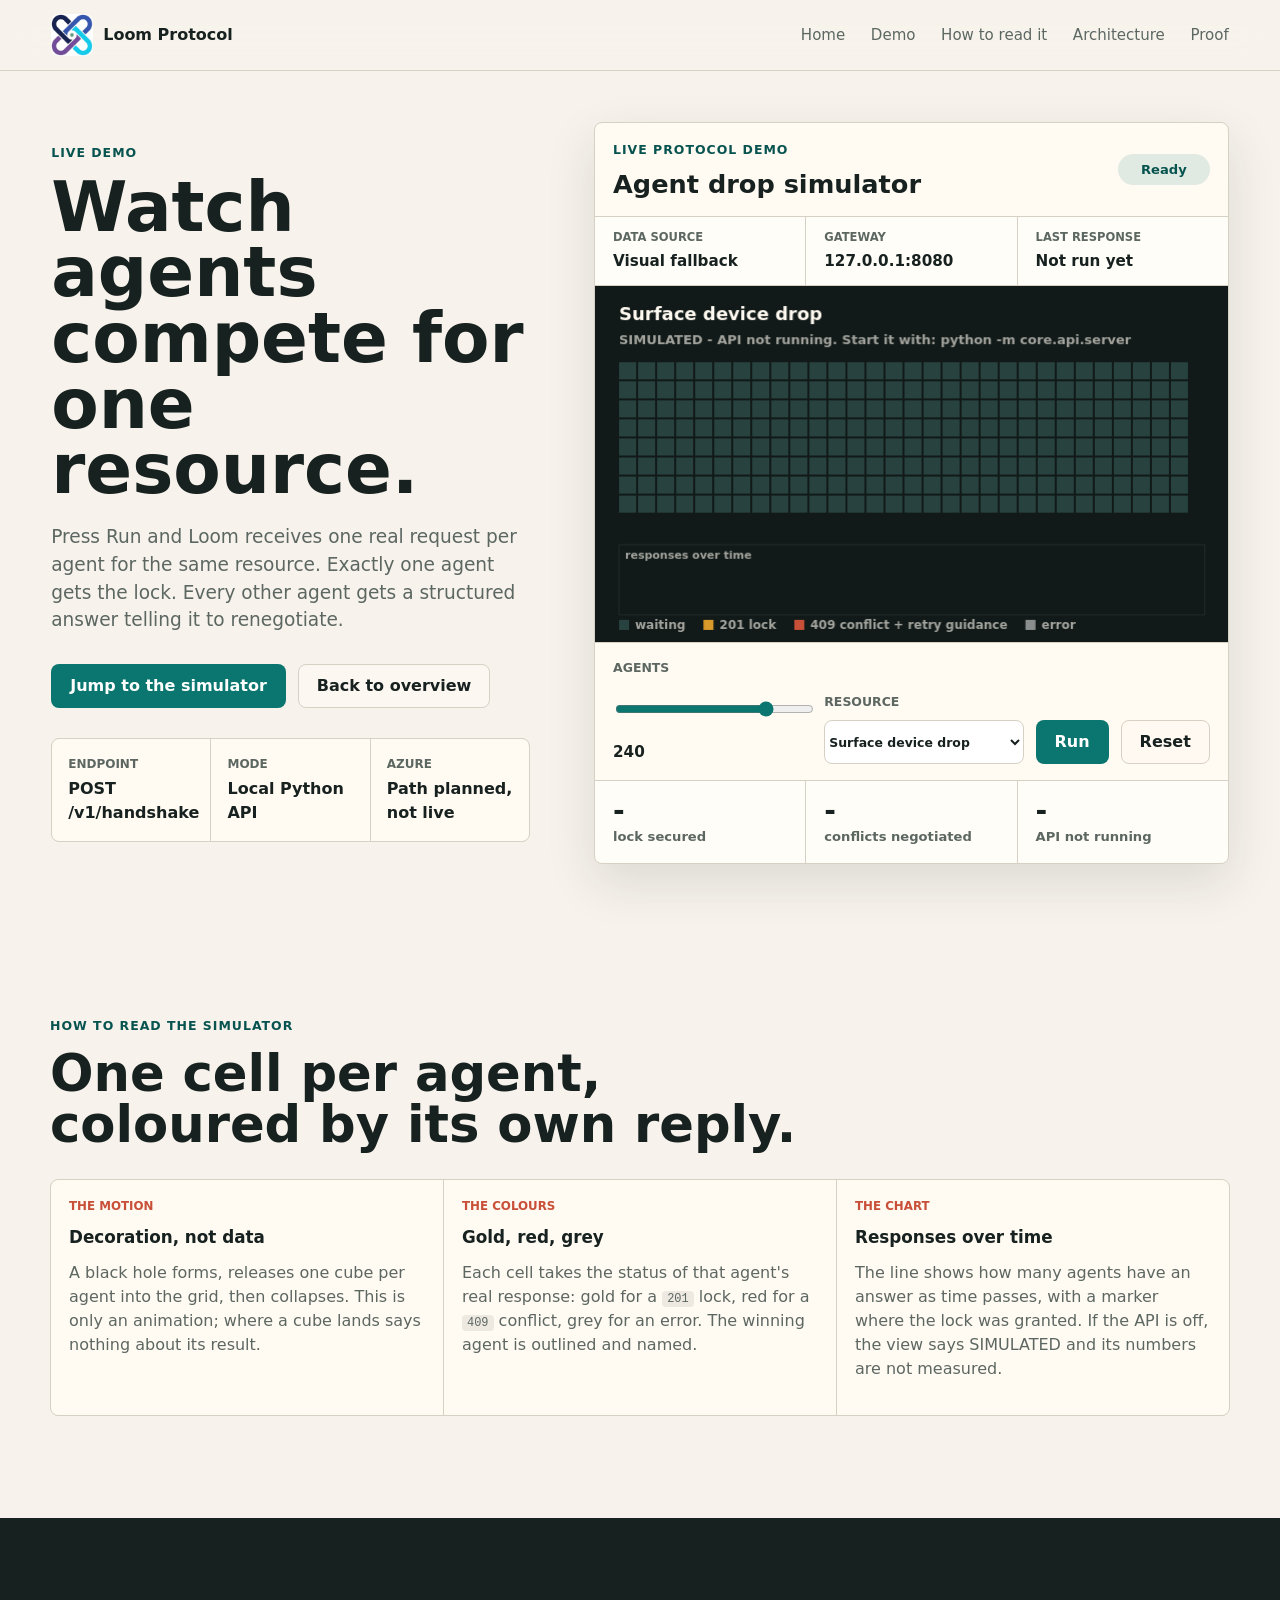
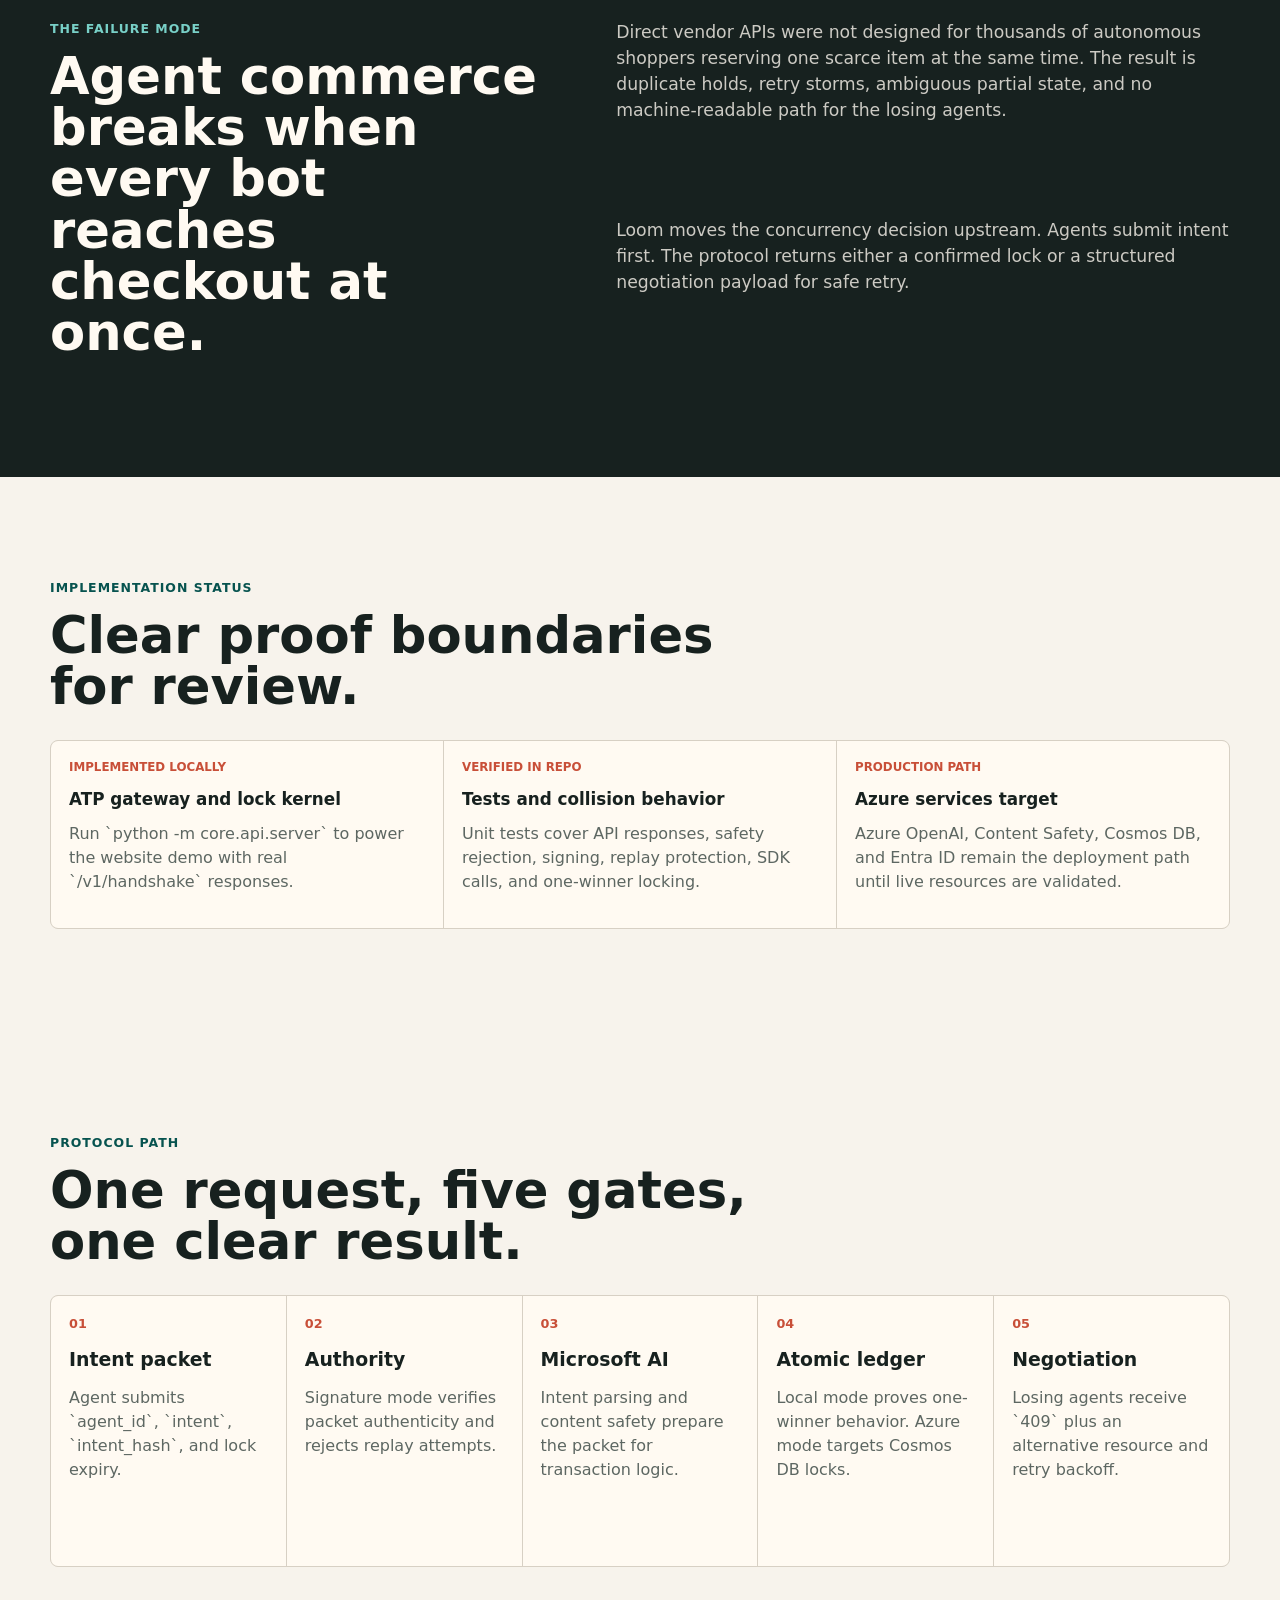
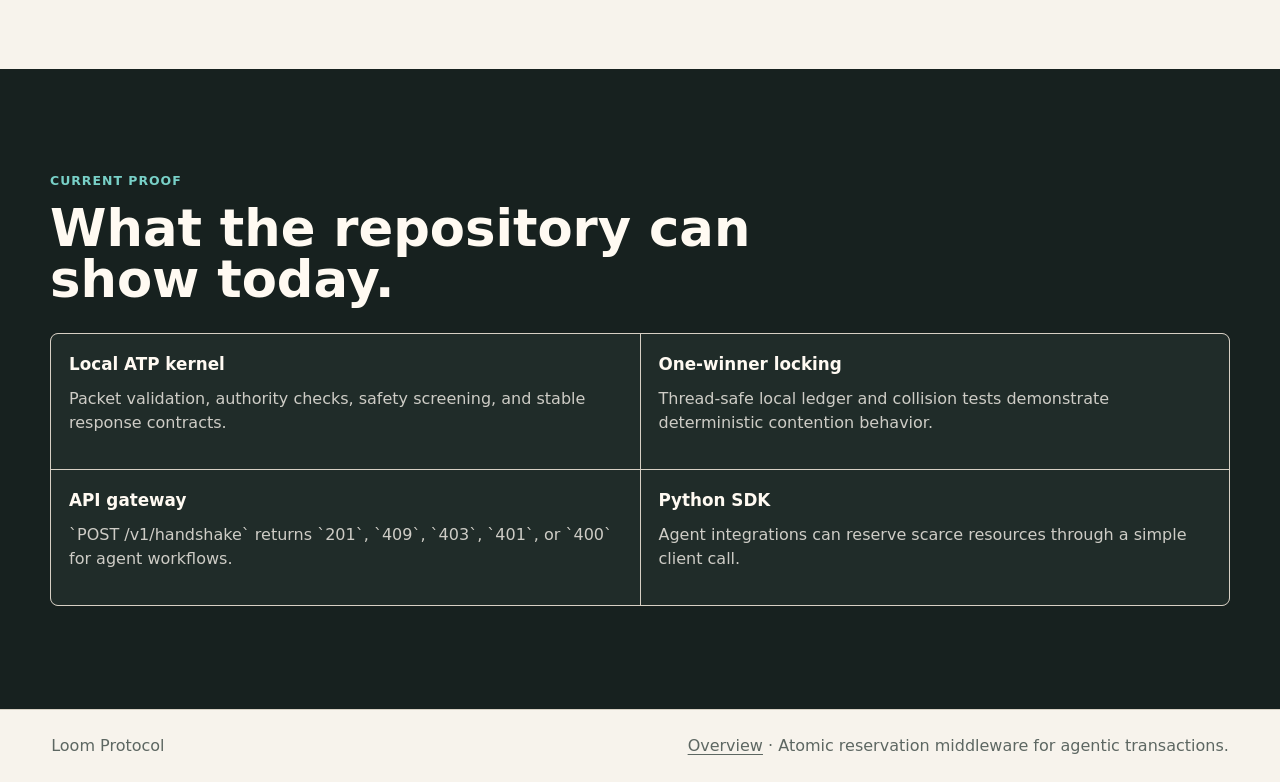
==== website/demo.html @ 40c464b6 "website: add a landing page and move the simulator to demo.html index.html is now a landing page (pr" ====
<!doctype html>
<html lang="en">
  <head>
    <meta charset="utf-8">
    <meta name="viewport" content="width=device-width, initial-scale=1">
    <title>Live demo | Loom Protocol</title>
    <meta
      name="description"
      content="Run the Loom Protocol collision demo: many agents request one resource, exactly one gets the lock, the rest get structured retry guidance."
    >
    <link rel="icon" type="image/png" href="assets/loom-logo.png">
    <link rel="stylesheet" href="styles.css">
  </head>
  <body>
    <header class="topbar">
      <a class="brand" href="index.html" aria-label="Loom Protocol home">
        <span class="brand-mark" aria-hidden="true">
          <img src="assets/loom-logo.png" alt="">
        </span>
        <span>Loom Protocol</span>
      </a>
      <nav aria-label="Main navigation">
        <a href="index.html">Home</a>
        <a href="#demo">Demo</a>
        <a href="#reading">How to read it</a>
        <a href="#architecture">Architecture</a>
        <a href="#proof">Proof</a>
      </nav>
    </header>

    <main id="top">
      <section class="hero" aria-labelledby="hero-title">
        <div class="hero-copy">
          <p class="eyebrow">Live demo</p>
          <h1 id="hero-title">Watch agents compete for one resource.</h1>
          <p class="lede">
            Press Run and Loom receives one real request per agent for the same resource.
            Exactly one agent gets the lock. Every other agent gets a structured answer
            telling it to renegotiate.
          </p>
          <div class="hero-actions" aria-label="Primary actions">
            <a class="button primary" href="#demo">Jump to the simulator</a>
            <a class="button secondary" href="index.html">Back to overview</a>
          </div>
          <dl class="signal-strip" aria-label="Current product signals">
            <div>
              <dt>Endpoint</dt>
              <dd>POST /v1/handshake</dd>
            </div>
            <div>
              <dt>Mode</dt>
              <dd>Local Python API</dd>
            </div>
            <div>
              <dt>Azure</dt>
              <dd>Path planned, not live</dd>
            </div>
          </dl>
        </div>

        <section class="sim-panel" id="demo" aria-labelledby="demo-title">
          <div class="panel-head">
            <div>
              <p class="eyebrow">Live protocol demo</p>
              <h2 id="demo-title">Agent drop simulator</h2>
            </div>
            <span class="status-pill" id="runStatus">Ready</span>
          </div>

          <div class="api-proof" aria-label="Backend connection status">
            <div>
              <span class="proof-label">Data source</span>
              <strong id="apiMode">Checking API</strong>
            </div>
            <div>
              <span class="proof-label">Gateway</span>
              <strong id="apiEndpoint">127.0.0.1:8080</strong>
            </div>
            <div>
              <span class="proof-label">Last response</span>
              <strong id="lastResponse">Not run yet</strong>
            </div>
          </div>

          <canvas id="agentCanvas" width="920" height="520" aria-label="Live grid of agent requests resolving against one locked resource, one cell per agent"></canvas>

          <form class="controls" aria-label="Simulation controls">
            <label>
              Agents
              <input id="agentCount" type="range" min="20" max="300" step="20" value="240">
              <output id="agentOutput" for="agentCount">240</output>
            </label>
            <label>
              Resource
              <select id="resourceId">
                <option value="DROP-SURFACE-001">Surface device drop</option>
                <option value="DROP-TICKET-042">Concert ticket block</option>
                <option value="DROP-GPU-009">GPU inventory release</option>
              </select>
            </label>
            <button class="button primary" id="runSimulation" type="button">Run</button>
            <button class="button secondary" id="resetSimulation" type="button">Reset</button>
          </form>

          <div class="metrics" aria-label="Simulation metrics">
            <div>
              <span class="metric-value" id="locksSecured">1</span>
              <span class="metric-label">lock secured</span>
            </div>
            <div>
              <span class="metric-value" id="conflicts">239</span>
              <span class="metric-label">conflicts negotiated</span>
            </div>
            <div>
              <span class="metric-value" id="latency">86ms</span>
              <span class="metric-label" id="latencyLabel">resolution</span>
            </div>
          </div>
        </section>
      </section>

      <section class="section-inner" id="reading" aria-labelledby="reading-title">
        <div class="section-heading">
          <p class="eyebrow">How to read the simulator</p>
          <h2 id="reading-title">One cell per agent, coloured by its own reply.</h2>
        </div>
        <div class="status-grid">
          <article>
            <span>The motion</span>
            <h3>Decoration, not data</h3>
            <p>A black hole forms, releases one cube per agent into the grid, then collapses. This is only an animation; where a cube lands says nothing about its result.</p>
          </article>
          <article>
            <span>The colours</span>
            <h3>Gold, red, grey</h3>
            <p>Each cell takes the status of that agent's real response: gold for a <code>201</code> lock, red for a <code>409</code> conflict, grey for an error. The winning agent is outlined and named.</p>
          </article>
          <article>
            <span>The chart</span>
            <h3>Responses over time</h3>
            <p>The line shows how many agents have an answer as time passes, with a marker where the lock was granted. If the API is off, the view says SIMULATED and its numbers are not measured.</p>
          </article>
        </div>
      </section>

      <section class="problem-band" aria-labelledby="problem-title">
        <div class="section-inner two-column">
          <div>
            <p class="eyebrow">The failure mode</p>
            <h2 id="problem-title">Agent commerce breaks when every bot reaches checkout at once.</h2>
          </div>
          <div class="copy-stack">
            <p>
              Direct vendor APIs were not designed for thousands of autonomous shoppers
              reserving one scarce item at the same time. The result is duplicate holds,
              retry storms, ambiguous partial state, and no machine-readable path for
              the losing agents.
            </p>
            <p>
              Loom moves the concurrency decision upstream. Agents submit intent first.
              The protocol returns either a confirmed lock or a structured negotiation
              payload for safe retry.
            </p>
          </div>
        </div>
      </section>

      <section class="section-inner" aria-labelledby="status-title">
        <div class="section-heading">
          <p class="eyebrow">Implementation status</p>
          <h2 id="status-title">Clear proof boundaries for review.</h2>
        </div>
        <div class="status-grid">
          <article>
            <span>Implemented locally</span>
            <h3>ATP gateway and lock kernel</h3>
            <p>Run `python -m core.api.server` to power the website demo with real `/v1/handshake` responses.</p>
          </article>
          <article>
            <span>Verified in repo</span>
            <h3>Tests and collision behavior</h3>
            <p>Unit tests cover API responses, safety rejection, signing, replay protection, SDK calls, and one-winner locking.</p>
          </article>
          <article>
            <span>Production path</span>
            <h3>Azure services target</h3>
            <p>Azure OpenAI, Content Safety, Cosmos DB, and Entra ID remain the deployment path until live resources are validated.</p>
          </article>
        </div>
      </section>

      <section class="section-inner" id="architecture" aria-labelledby="architecture-title">
        <div class="section-heading">
          <p class="eyebrow">Protocol path</p>
          <h2 id="architecture-title">One request, five gates, one clear result.</h2>
        </div>
        <ol class="flow-list">
          <li>
            <span>01</span>
            <strong>Intent packet</strong>
            <p>Agent submits `agent_id`, `intent`, `intent_hash`, and lock expiry.</p>
          </li>
          <li>
            <span>02</span>
            <strong>Authority</strong>
            <p>Signature mode verifies packet authenticity and rejects replay attempts.</p>
          </li>
          <li>
            <span>03</span>
            <strong>Microsoft AI</strong>
            <p>Intent parsing and content safety prepare the packet for transaction logic.</p>
          </li>
          <li>
            <span>04</span>
            <strong>Atomic ledger</strong>
            <p>Local mode proves one-winner behavior. Azure mode targets Cosmos DB locks.</p>
          </li>
          <li>
            <span>05</span>
            <strong>Negotiation</strong>
            <p>Losing agents receive `409` plus an alternative resource and retry backoff.</p>
          </li>
        </ol>
      </section>

      <section class="proof-band" id="proof" aria-labelledby="proof-title">
        <div class="section-inner">
          <div class="section-heading">
            <p class="eyebrow">Current proof</p>
            <h2 id="proof-title">What the repository can show today.</h2>
          </div>
          <div class="proof-grid">
            <article>
              <h3>Local ATP kernel</h3>
              <p>Packet validation, authority checks, safety screening, and stable response contracts.</p>
            </article>
            <article>
              <h3>One-winner locking</h3>
              <p>Thread-safe local ledger and collision tests demonstrate deterministic contention behavior.</p>
            </article>
            <article>
              <h3>API gateway</h3>
              <p>`POST /v1/handshake` returns `201`, `409`, `403`, `401`, or `400` for agent workflows.</p>
            </article>
            <article>
              <h3>Python SDK</h3>
              <p>Agent integrations can reserve scarce resources through a simple client call.</p>
            </article>
          </div>
        </div>
      </section>
    </main>

    <footer class="footer">
      <span>Loom Protocol</span>
      <span><a href="index.html">Overview</a> · Atomic reservation middleware for agentic transactions.</span>
    </footer>

    <script src="app.js"></script>
  </body>
</html>
---- website/styles.css ----
:root {
  --paper: #f7f3ec;
  --ink: #17211f;
  --muted: #5d6762;
  --line: #d7d0c4;
  --surface: #fffaf2;
  --teal: #0b766f;
  --teal-dark: #07534f;
  --amber: #d89a2b;
  --coral: #c84f38;
  --plum: #51466f;
  --shadow: 0 18px 50px rgba(23, 33, 31, 0.12);
}

* {
  box-sizing: border-box;
}

html {
  scroll-behavior: smooth;
}

body {
  margin: 0;
  background: var(--paper);
  color: var(--ink);
  font-family: Inter, ui-sans-serif, system-ui, -apple-system, BlinkMacSystemFont, "Segoe UI", sans-serif;
  line-height: 1.5;
}

a {
  color: inherit;
  text-decoration: none;
}

.topbar {
  position: sticky;
  top: 0;
  z-index: 20;
  display: flex;
  align-items: center;
  justify-content: space-between;
  gap: 24px;
  padding: 14px clamp(18px, 4vw, 56px);
  background: rgba(247, 243, 236, 0.92);
  border-bottom: 1px solid var(--line);
  backdrop-filter: blur(18px);
}

.brand {
  display: inline-flex;
  align-items: center;
  gap: 10px;
  font-weight: 800;
}

.brand-mark {
  display: block;
  width: 42px;
  height: 42px;
  overflow: hidden;
  border-radius: 8px;
  background: #ffffff;
  box-shadow: inset 0 0 0 1px rgba(23, 33, 31, 0.08);
}

.brand-mark img {
  display: block;
  width: 100%;
  height: 100%;
  object-fit: cover;
  transform: scale(1.35);
}

nav {
  display: flex;
  gap: clamp(12px, 2vw, 28px);
  color: var(--muted);
  font-size: 0.94rem;
}

nav a:hover,
nav a:focus-visible {
  color: var(--ink);
}

.hero {
  display: grid;
  min-height: calc(92vh - 64px);
  grid-template-columns: minmax(0, 0.86fr) minmax(360px, 1.14fr);
  gap: clamp(28px, 5vw, 70px);
  align-items: center;
  padding: clamp(24px, 4vw, 52px) clamp(18px, 4vw, 56px);
}

.hero-copy {
  max-width: 680px;
}

.eyebrow {
  margin: 0 0 12px;
  color: var(--teal-dark);
  font-size: 0.78rem;
  font-weight: 800;
  letter-spacing: 0.08em;
  text-transform: uppercase;
}

h1,
h2,
h3,
p {
  margin-top: 0;
}

h1 {
  margin-bottom: 20px;
  font-size: clamp(2.6rem, 5.4vw, 5.8rem);
  line-height: 0.95;
  letter-spacing: 0;
}

h2 {
  margin-bottom: 16px;
  font-size: clamp(2rem, 4vw, 4.2rem);
  line-height: 1;
  letter-spacing: 0;
}

h3 {
  margin-bottom: 10px;
  font-size: 1.05rem;
}

.lede {
  max-width: 58ch;
  color: var(--muted);
  font-size: clamp(1.05rem, 1.45vw, 1.24rem);
}

.hero-actions {
  display: flex;
  flex-wrap: wrap;
  gap: 12px;
  margin: 30px 0;
}

.button {
  display: inline-flex;
  min-height: 44px;
  align-items: center;
  justify-content: center;
  border: 1px solid transparent;
  border-radius: 8px;
  font: inherit;
  font-weight: 800;
  cursor: pointer;
}

.button {
  padding: 0 18px;
}

.button.primary {
  background: var(--teal);
  color: #ffffff;
}

.button.primary:hover,
.button.primary:focus-visible {
  background: var(--teal-dark);
}

.button.secondary {
  border-color: var(--line);
  background: rgba(255, 250, 242, 0.7);
  color: var(--ink);
}

.signal-strip {
  display: grid;
  grid-template-columns: repeat(3, minmax(0, 1fr));
  gap: 1px;
  max-width: 680px;
  margin: 0;
  overflow: hidden;
  border: 1px solid var(--line);
  border-radius: 8px;
  background: var(--line);
}

.signal-strip div {
  padding: 16px;
  background: var(--surface);
}

dt {
  color: var(--muted);
  font-size: 0.75rem;
  font-weight: 800;
  text-transform: uppercase;
}

dd {
  margin: 4px 0 0;
  font-weight: 800;
}

.sim-panel {
  overflow: hidden;
  border: 1px solid var(--line);
  border-radius: 8px;
  background: var(--surface);
  box-shadow: var(--shadow);
}

.panel-head {
  display: flex;
  align-items: center;
  justify-content: space-between;
  gap: 18px;
  padding: 18px;
  border-bottom: 1px solid var(--line);
}

.panel-head h2 {
  margin: 0;
  font-size: clamp(1.35rem, 2vw, 2rem);
}

.api-proof {
  display: grid;
  grid-template-columns: repeat(3, minmax(0, 1fr));
  gap: 1px;
  background: var(--line);
  border-bottom: 1px solid var(--line);
}

.api-proof div {
  display: grid;
  gap: 4px;
  padding: 12px 18px;
  background: #fffdf8;
}

.proof-label {
  color: var(--muted);
  font-size: 0.72rem;
  font-weight: 800;
  text-transform: uppercase;
}

.api-proof strong {
  font-size: 0.95rem;
}

.status-pill {
  min-width: 92px;
  border-radius: 999px;
  background: rgba(11, 118, 111, 0.12);
  color: var(--teal-dark);
  padding: 6px 12px;
  text-align: center;
  font-size: 0.82rem;
  font-weight: 800;
}

canvas {
  display: block;
  width: 100%;
  aspect-ratio: 16 / 9;
  background: #111a18;
}

.controls {
  display: grid;
  grid-template-columns: minmax(180px, 1fr) minmax(190px, 1fr) auto auto;
  gap: 12px;
  align-items: end;
  padding: 16px 18px;
  border-top: 1px solid var(--line);
}

label {
  display: grid;
  gap: 8px;
  color: var(--muted);
  font-size: 0.78rem;
  font-weight: 800;
  text-transform: uppercase;
}

input,
select {
  width: 100%;
  min-height: 44px;
  border: 1px solid var(--line);
  border-radius: 8px;
  background: #ffffff;
  color: var(--ink);
  font: inherit;
}

input[type="range"] {
  accent-color: var(--teal);
}

output {
  color: var(--ink);
  font-size: 0.95rem;
}

.metrics {
  display: grid;
  grid-template-columns: repeat(3, minmax(0, 1fr));
  gap: 1px;
  background: var(--line);
  border-top: 1px solid var(--line);
}

.metrics div {
  display: grid;
  gap: 2px;
  padding: 16px 18px;
  background: #fffdf8;
}

.metric-value {
  font-size: clamp(1.5rem, 2.2vw, 2.2rem);
  font-weight: 900;
  line-height: 1;
}

.metric-label {
  color: var(--muted);
  font-size: 0.82rem;
  font-weight: 700;
}

.section-inner {
  width: min(1180px, calc(100% - 36px));
  margin: 0 auto;
  padding: clamp(58px, 8vw, 110px) 0;
}

.problem-band,
.proof-band {
  background: var(--ink);
  color: var(--surface);
}

.problem-band .eyebrow,
.proof-band .eyebrow {
  color: #78d0c7;
}

.problem-band p,
.proof-band p {
  color: rgba(255, 250, 242, 0.78);
}

.two-column,
.split-proof {
  display: grid;
  grid-template-columns: minmax(0, 0.9fr) minmax(320px, 1.1fr);
  gap: clamp(28px, 5vw, 70px);
}

.copy-stack {
  display: grid;
  gap: 16px;
  font-size: 1.08rem;
}

.section-heading {
  max-width: 760px;
  margin-bottom: 28px;
}

.flow-list {
  display: grid;
  grid-template-columns: repeat(5, minmax(160px, 1fr));
  gap: 1px;
  margin: 0;
  padding: 0;
  overflow: hidden;
  border: 1px solid var(--line);
  border-radius: 8px;
  background: var(--line);
  list-style: none;
}

.flow-list li {
  display: grid;
  align-content: start;
  min-height: 270px;
  gap: 12px;
  padding: 18px;
  background: var(--surface);
}

.flow-list span {
  color: var(--coral);
  font-size: 0.8rem;
  font-weight: 900;
}

.flow-list strong {
  font-size: 1.18rem;
}

.flow-list p,
.split-proof p {
  color: var(--muted);
}

.score-grid,
.proof-grid,
.status-grid {
  display: grid;
  grid-template-columns: repeat(2, minmax(0, 1fr));
  gap: 1px;
  overflow: hidden;
  border: 1px solid var(--line);
  border-radius: 8px;
  background: var(--line);
}

.score-grid div,
.status-grid article,
.proof-grid article {
  min-height: 132px;
  padding: 18px;
  background: var(--surface);
}

.status-grid {
  grid-template-columns: repeat(3, minmax(0, 1fr));
}

.status-grid span {
  display: block;
  margin-bottom: 10px;
  color: var(--coral);
  font-size: 0.74rem;
  font-weight: 900;
  text-transform: uppercase;
}

.status-grid p {
  color: var(--muted);
}

.score-grid strong,
.score-grid span {
  display: block;
}

.score-grid span {
  margin-top: 8px;
  color: var(--muted);
}

.proof-grid article {
  background: #202c29;
}

.proof-grid h3 {
  color: var(--surface);
}

.footer {
  display: flex;
  justify-content: space-between;
  gap: 18px;
  padding: 24px clamp(18px, 4vw, 56px);
  border-top: 1px solid var(--line);
  color: var(--muted);
}

@media (max-width: 980px) {
  .hero,
  .two-column,
  .split-proof {
    grid-template-columns: 1fr;
  }

  .hero {
    min-height: auto;
  }

  .flow-list {
    grid-template-columns: repeat(2, minmax(0, 1fr));
  }

  .controls {
    grid-template-columns: 1fr 1fr;
  }
}

@media (max-width: 680px) {
  .topbar {
    position: static;
    align-items: flex-start;
    flex-direction: column;
  }

  nav {
    width: 100%;
    overflow-x: auto;
    padding-bottom: 4px;
  }

  h1 {
    font-size: 3rem;
  }

  .signal-strip,
  .api-proof,
  .metrics,
  .flow-list,
  .score-grid,
  .status-grid,
  .proof-grid {
    grid-template-columns: 1fr;
  }

  .controls {
    grid-template-columns: 1fr;
  }

  .footer {
    flex-direction: column;
  }
}

/* Landing-page intro (see hero-intro.js). Decorative only. */
.intro-overlay {
  position: fixed;
  inset: 0;
  z-index: 1000;
  background: var(--paper);
  cursor: pointer;
}

.intro-overlay canvas {
  display: block;
  width: 100%;
  height: 100%;
}

.intro-skip {
  position: absolute;
  left: 50%;
  bottom: 24px;
  transform: translateX(-50%);
  color: var(--muted);
  font-size: 0.8rem;
  letter-spacing: 0.02em;
}

@media (prefers-reduced-motion: reduce) {
  .intro-overlay {
    display: none;
  }

  html {
    scroll-behavior: auto;
  }
}

/* Landing page (index.html). The simulator lives in demo.html. */
.landing-hero {
  min-height: calc(88vh - 64px);
}

.illustration {
  margin: 0;
  padding: clamp(14px, 2.2vw, 26px);
  border: 1px solid var(--line);
  border-radius: 8px;
  background: var(--surface);
  box-shadow: var(--shadow);
}

.illustration svg {
  display: block;
  width: 100%;
  height: auto;
}

.illustration figcaption {
  margin-top: 10px;
  color: var(--muted);
  font-size: 0.82rem;
}

.illustration figcaption a,
.section-link a,
.footer a {
  text-decoration: underline;
  text-underline-offset: 3px;
}

.ill-agents rect {
  fill: var(--teal);
}

.ill-flow path,
.ill-out path {
  fill: none;
  stroke: rgba(11, 118, 111, 0.35);
  stroke-width: 1.5;
}

.ill-out path {
  stroke: rgba(200, 79, 56, 0.4);
}

.ill-out .ill-out-win {
  stroke: var(--amber);
  stroke-width: 2.5;
}

.ill-loom {
  fill: var(--ink);
}

.ill-loom-text {
  fill: var(--surface);
  font-size: 22px;
  font-weight: 800;
}

.ill-loom-sub {
  fill: rgba(255, 250, 242, 0.7);
  font-size: 11px;
  font-weight: 600;
}

.ill-win {
  fill: var(--amber);
}

.ill-lose rect {
  fill: var(--coral);
}

.ill-label {
  fill: var(--ink);
  font-size: 12px;
  font-weight: 800;
}

.ill-label-lose {
  fill: var(--coral);
}

.steps {
  display: grid;
  grid-template-columns: repeat(3, minmax(0, 1fr));
  gap: 1px;
  margin: 0;
  padding: 0;
  overflow: hidden;
  border: 1px solid var(--line);
  border-radius: 8px;
  background: var(--line);
  list-style: none;
}

.steps li {
  display: grid;
  align-content: start;
  gap: 12px;
  padding: 22px;
  background: var(--surface);
}

.steps span {
  color: var(--coral);
  font-size: 0.8rem;
  font-weight: 900;
}

.steps strong {
  font-size: 1.2rem;
}

.steps p {
  margin: 0;
  color: var(--muted);
}

.section-link {
  margin: 22px 0 0;
  font-weight: 800;
}

.who .status-grid article {
  min-height: 150px;
}

.cta {
  display: grid;
  gap: 8px;
}

.cta h2 {
  max-width: 18ch;
}

code {
  padding: 1px 5px;
  border-radius: 4px;
  background: rgba(23, 33, 31, 0.08);
  font-size: 0.92em;
}

.problem-band code,
.proof-band code {
  background: rgba(255, 250, 242, 0.14);
}

@media (max-width: 980px) {
  .landing-hero {
    min-height: auto;
  }

  .steps {
    grid-template-columns: 1fr;
  }
}
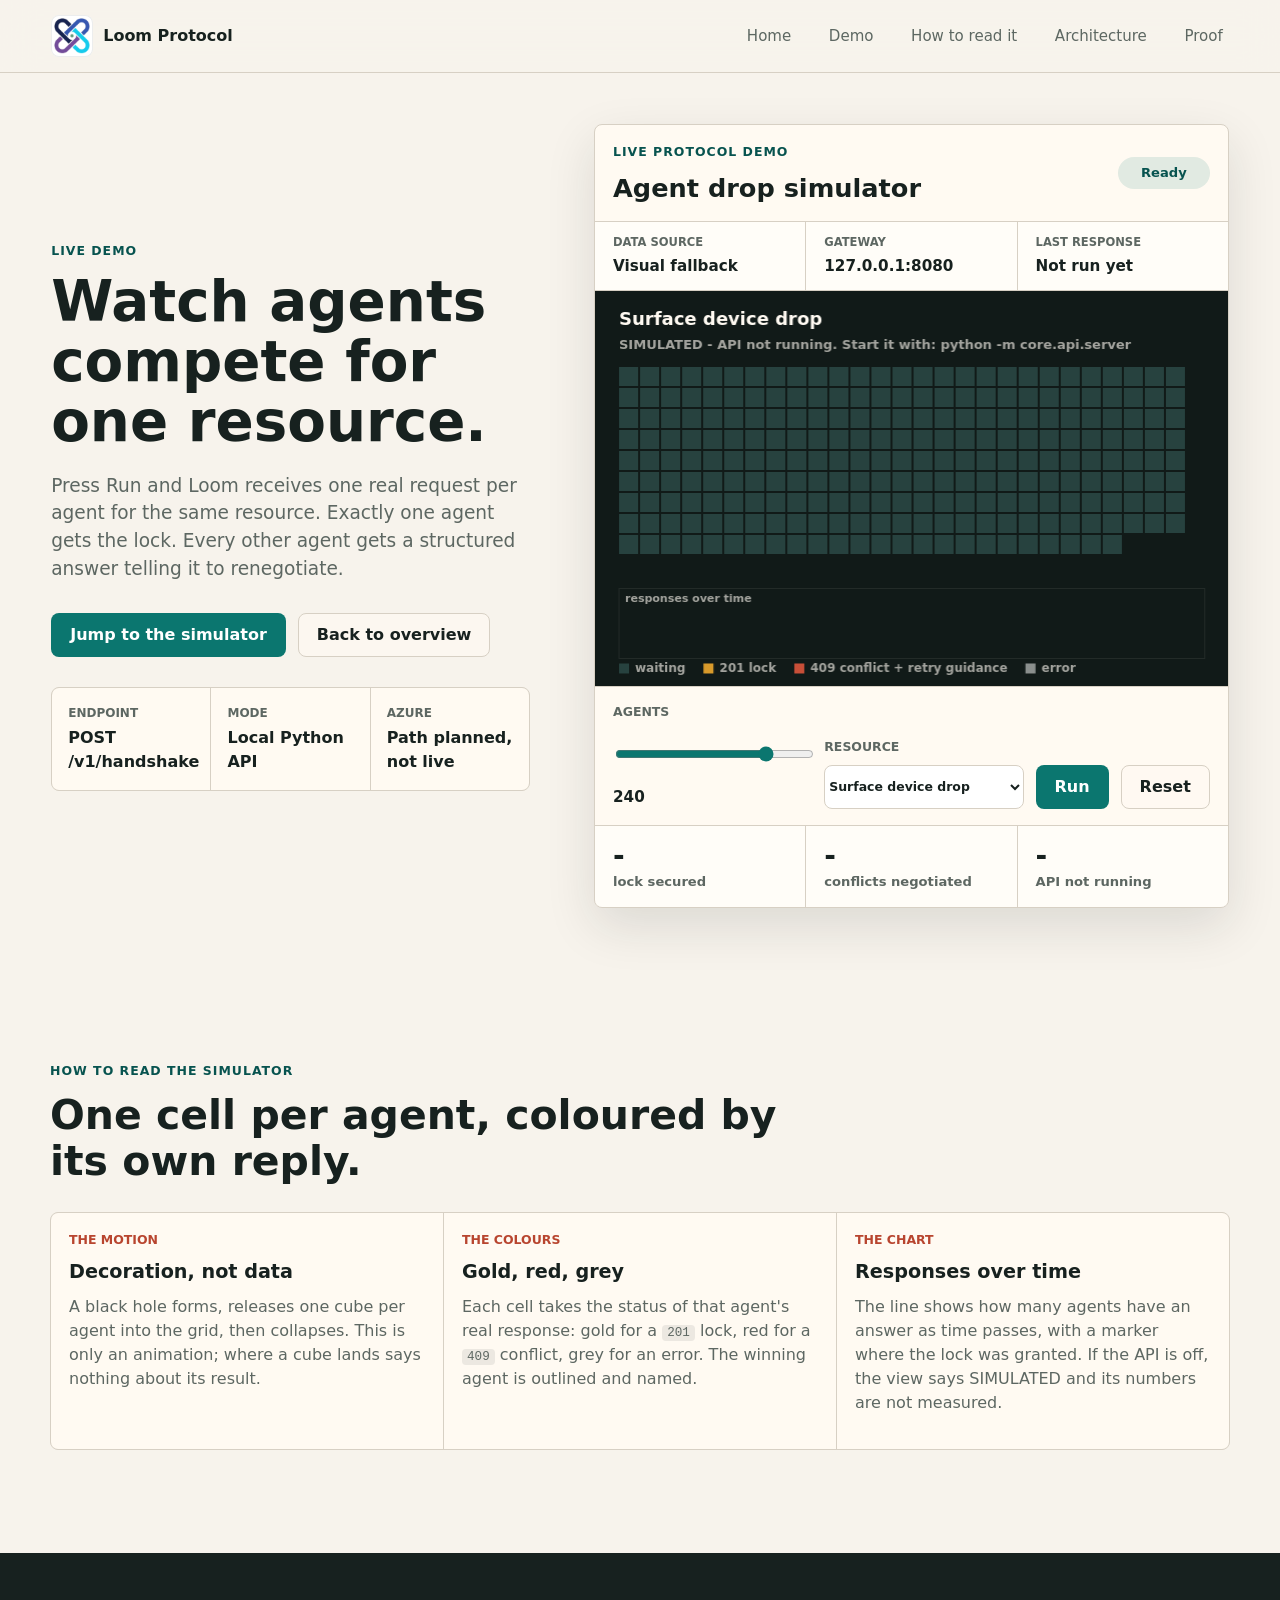
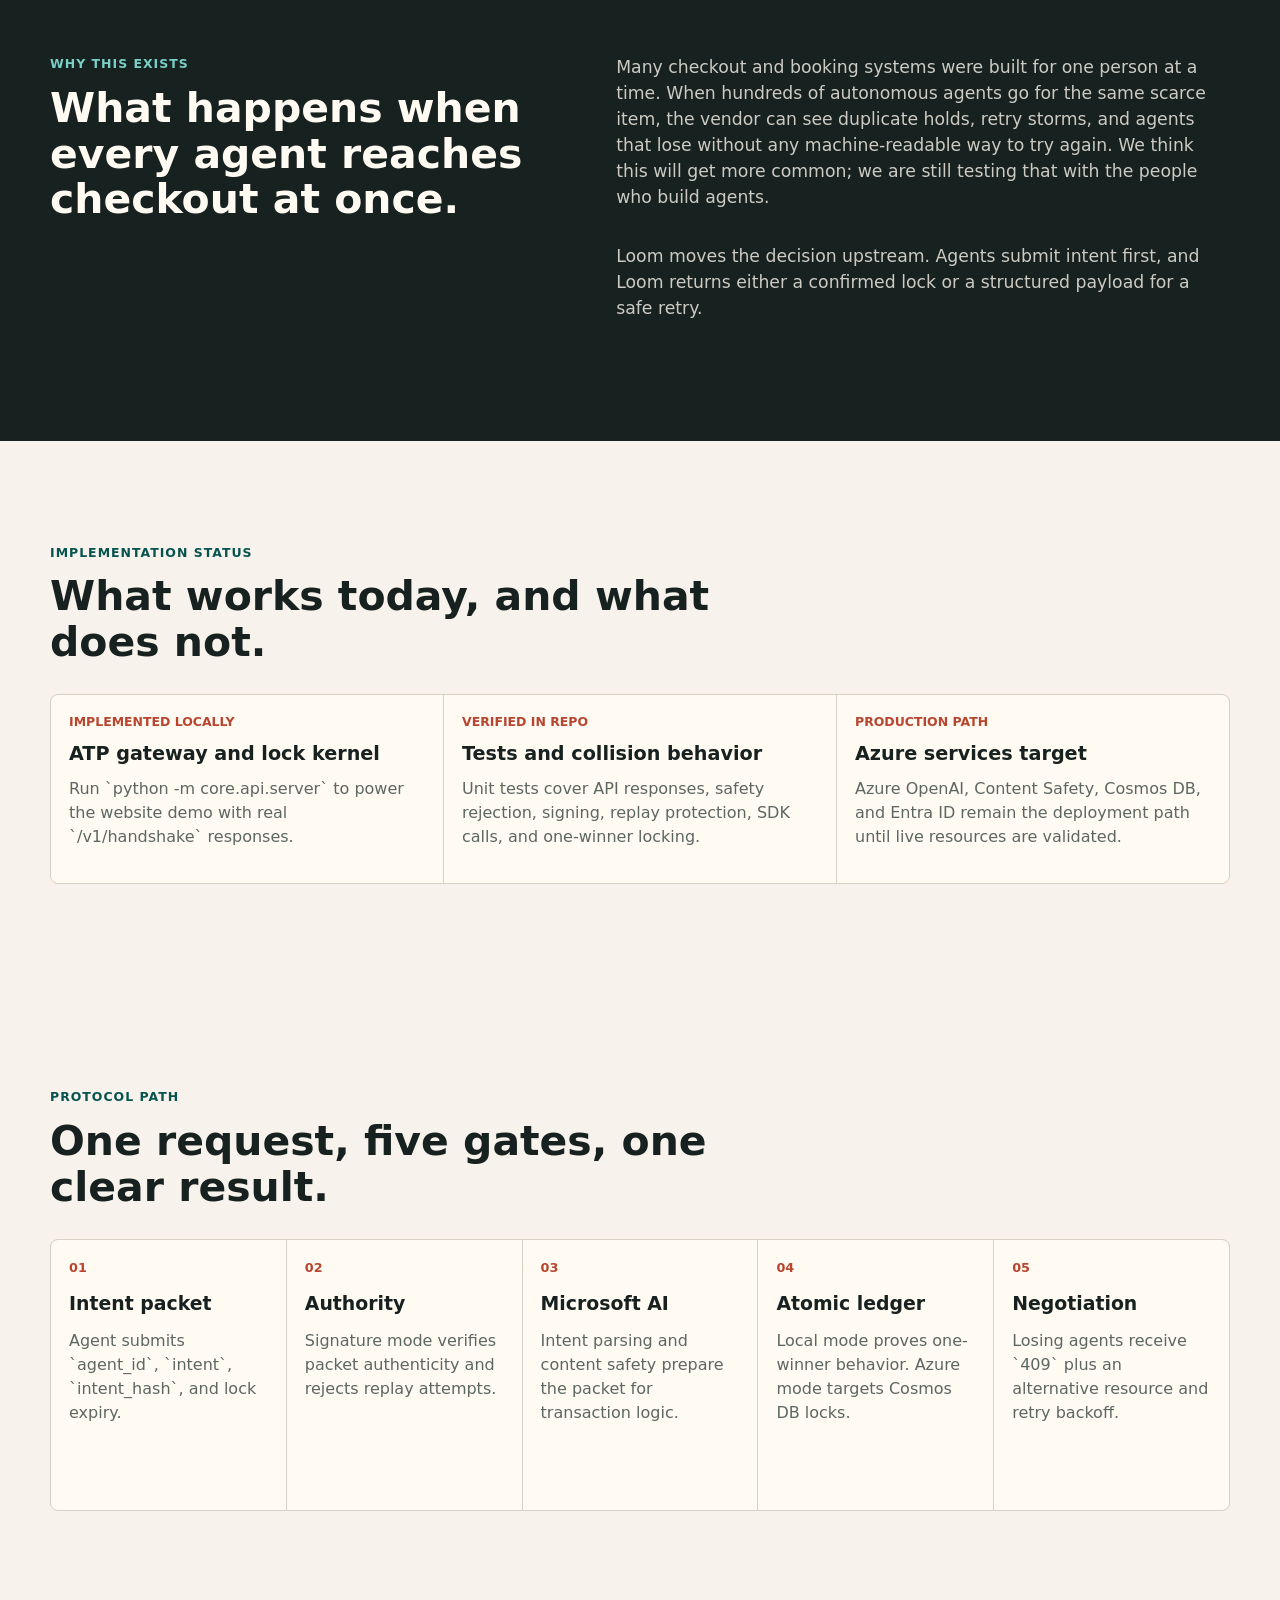
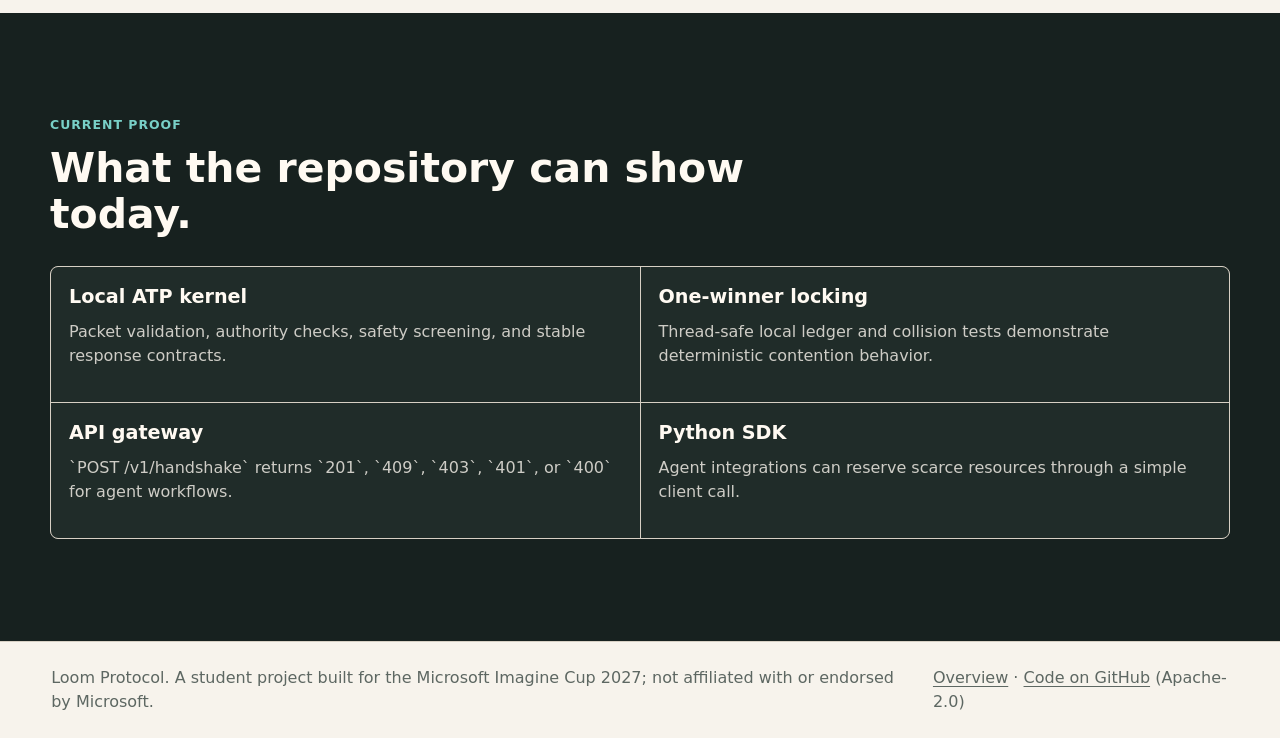
==== commit e080173e: "website: fix typography, accessibility, sharing and launch-readiness issues - Fonts: drop the never-" ====
--- a/website/demo.html
+++ b/website/demo.html
@@ -8,14 +8,28 @@
       name="description"
       content="Run the Loom Protocol collision demo: many agents request one resource, exactly one gets the lock, the rest get structured retry guidance."
     >
-    <link rel="icon" type="image/png" href="assets/loom-logo.png">
+    <meta name="theme-color" content="#f7f3ec">
+    <meta property="og:type" content="website">
+    <meta property="og:site_name" content="Loom Protocol">
+    <meta property="og:title" content="Live demo | Loom Protocol">
+    <meta property="og:description" content="Run the Loom Protocol collision demo: many agents request one resource, exactly one gets the lock, the rest get structured retry guidance.">
+    <meta property="og:image" content="https://raw.githubusercontent.com/naormeit/Loom-Protocol/main/website/assets/og-image.png">
+    <meta property="og:image:alt" content="Loom Protocol: when many AI agents want the same thing, Loom decides who gets it.">
+    <meta name="twitter:card" content="summary_large_image">
+    <meta name="twitter:title" content="Live demo | Loom Protocol">
+    <meta name="twitter:description" content="Run the Loom Protocol collision demo: many agents request one resource, exactly one gets the lock, the rest get structured retry guidance.">
+    <meta name="twitter:image" content="https://raw.githubusercontent.com/naormeit/Loom-Protocol/main/website/assets/og-image.png">
+    <link rel="icon" type="image/png" sizes="32x32" href="assets/favicon-32.png">
+    <link rel="icon" type="image/png" sizes="192x192" href="assets/favicon-192.png">
+    <link rel="apple-touch-icon" href="assets/apple-touch-icon.png">
     <link rel="stylesheet" href="styles.css">
   </head>
-  <body>
+  <body id="top">
+    <a class="skip-link" href="#main">Skip to content</a>
     <header class="topbar">
       <a class="brand" href="index.html" aria-label="Loom Protocol home">
         <span class="brand-mark" aria-hidden="true">
-          <img src="assets/loom-logo.png" alt="">
+          <img src="assets/loom-mark.png" alt="" width="56" height="56">
         </span>
         <span>Loom Protocol</span>
       </a>
@@ -28,7 +42,7 @@
       </nav>
     </header>
 
-    <main id="top">
+    <main id="main" tabindex="-1">
       <section class="hero" aria-labelledby="hero-title">
         <div class="hero-copy">
           <p class="eyebrow">Live demo</p>
@@ -81,6 +95,8 @@
               <strong id="lastResponse">Not run yet</strong>
             </div>
           </div>
+
+          <div class="sr-only" id="runAnnounce" aria-live="polite" aria-atomic="true"></div>
 
           <canvas id="agentCanvas" width="920" height="520" aria-label="Live grid of agent requests resolving against one locked resource, one cell per agent"></canvas>
 
@@ -146,20 +162,20 @@
       <section class="problem-band" aria-labelledby="problem-title">
         <div class="section-inner two-column">
           <div>
-            <p class="eyebrow">The failure mode</p>
-            <h2 id="problem-title">Agent commerce breaks when every bot reaches checkout at once.</h2>
+            <p class="eyebrow">Why this exists</p>
+            <h2 id="problem-title">What happens when every agent reaches checkout at once.</h2>
           </div>
           <div class="copy-stack">
             <p>
-              Direct vendor APIs were not designed for thousands of autonomous shoppers
-              reserving one scarce item at the same time. The result is duplicate holds,
-              retry storms, ambiguous partial state, and no machine-readable path for
-              the losing agents.
+              Many checkout and booking systems were built for one person at a time. When
+              hundreds of autonomous agents go for the same scarce item, the vendor can see
+              duplicate holds, retry storms, and agents that lose without any
+              machine-readable way to try again. We think this will get more common; we are
+              still testing that with the people who build agents.
             </p>
             <p>
-              Loom moves the concurrency decision upstream. Agents submit intent first.
-              The protocol returns either a confirmed lock or a structured negotiation
-              payload for safe retry.
+              Loom moves the decision upstream. Agents submit intent first, and Loom returns
+              either a confirmed lock or a structured payload for a safe retry.
             </p>
           </div>
         </div>
@@ -168,7 +184,7 @@
       <section class="section-inner" aria-labelledby="status-title">
         <div class="section-heading">
           <p class="eyebrow">Implementation status</p>
-          <h2 id="status-title">Clear proof boundaries for review.</h2>
+          <h2 id="status-title">What works today, and what does not.</h2>
         </div>
         <div class="status-grid">
           <article>
@@ -252,10 +268,11 @@
     </main>
 
     <footer class="footer">
-      <span>Loom Protocol</span>
-      <span><a href="index.html">Overview</a> · Atomic reservation middleware for agentic transactions.</span>
+      <span>Loom Protocol. A student project built for the Microsoft Imagine Cup 2027; not affiliated with or endorsed by Microsoft.</span>
+      <span><a href="index.html">Overview</a> · <a href="https://github.com/naormeit/Loom-Protocol" target="_blank" rel="noopener">Code on GitHub</a> (Apache-2.0)</span>
     </footer>
 
+    <script src="config.js"></script>
     <script src="app.js"></script>
   </body>
 </html>
--- a/website/styles.css
+++ b/website/styles.css
@@ -8,6 +8,7 @@
   --teal-dark: #07534f;
   --amber: #d89a2b;
   --coral: #c84f38;
+  --coral-text: #b8452f;
   --plum: #51466f;
   --shadow: 0 18px 50px rgba(23, 33, 31, 0.12);
 }
@@ -18,13 +19,14 @@
 
 html {
   scroll-behavior: smooth;
+  scroll-padding-top: 88px;
 }
 
 body {
   margin: 0;
   background: var(--paper);
   color: var(--ink);
-  font-family: Inter, ui-sans-serif, system-ui, -apple-system, BlinkMacSystemFont, "Segoe UI", sans-serif;
+  font-family: system-ui, -apple-system, "Segoe UI", Roboto, "Helvetica Neue", Arial, sans-serif;
   line-height: 1.5;
 }
 
@@ -49,9 +51,10 @@
 
 .brand {
   display: inline-flex;
+  min-height: 44px;
   align-items: center;
   gap: 10px;
-  font-weight: 800;
+  font-weight: 700;
 }
 
 .brand-mark {
@@ -68,15 +71,24 @@
   display: block;
   width: 100%;
   height: 100%;
-  object-fit: cover;
-  transform: scale(1.35);
+  object-fit: contain;
 }
 
 nav {
   display: flex;
+  flex-wrap: wrap;
+  align-items: center;
   gap: clamp(12px, 2vw, 28px);
   color: var(--muted);
   font-size: 0.94rem;
+}
+
+nav a {
+  display: inline-flex;
+  align-items: center;
+  min-height: 44px;
+  padding: 0 6px;
+  white-space: nowrap;
 }
 
 nav a:hover,
@@ -101,7 +113,7 @@
   margin: 0 0 12px;
   color: var(--teal-dark);
   font-size: 0.78rem;
-  font-weight: 800;
+  font-weight: 700;
   letter-spacing: 0.08em;
   text-transform: uppercase;
 }
@@ -115,21 +127,22 @@
 
 h1 {
   margin-bottom: 20px;
-  font-size: clamp(2.6rem, 5.4vw, 5.8rem);
-  line-height: 0.95;
+  font-size: clamp(2.3rem, 4.4vw, 4rem);
+  line-height: 1.06;
   letter-spacing: 0;
 }
 
 h2 {
   margin-bottom: 16px;
-  font-size: clamp(2rem, 4vw, 4.2rem);
-  line-height: 1;
+  font-size: clamp(1.75rem, 3.2vw, 3rem);
+  line-height: 1.12;
   letter-spacing: 0;
 }
 
 h3 {
   margin-bottom: 10px;
-  font-size: 1.05rem;
+  font-size: 1.2rem;
+  line-height: 1.3;
 }
 
 .lede {
@@ -153,7 +166,7 @@
   border: 1px solid transparent;
   border-radius: 8px;
   font: inherit;
-  font-weight: 800;
+  font-weight: 700;
   cursor: pointer;
 }
 
@@ -197,13 +210,13 @@
 dt {
   color: var(--muted);
   font-size: 0.75rem;
-  font-weight: 800;
+  font-weight: 700;
   text-transform: uppercase;
 }
 
 dd {
   margin: 4px 0 0;
-  font-weight: 800;
+  font-weight: 700;
 }
 
 .sim-panel {
@@ -246,7 +259,7 @@
 .proof-label {
   color: var(--muted);
   font-size: 0.72rem;
-  font-weight: 800;
+  font-weight: 700;
   text-transform: uppercase;
 }
 
@@ -262,13 +275,13 @@
   padding: 6px 12px;
   text-align: center;
   font-size: 0.82rem;
-  font-weight: 800;
+  font-weight: 700;
 }
 
 canvas {
   display: block;
   width: 100%;
-  aspect-ratio: 16 / 9;
+  aspect-ratio: 16 / 10;
   background: #111a18;
 }
 
@@ -286,7 +299,7 @@
   gap: 8px;
   color: var(--muted);
   font-size: 0.78rem;
-  font-weight: 800;
+  font-weight: 700;
   text-transform: uppercase;
 }
 
@@ -327,7 +340,7 @@
 
 .metric-value {
   font-size: clamp(1.5rem, 2.2vw, 2.2rem);
-  font-weight: 900;
+  font-weight: 700;
   line-height: 1;
 }
 
@@ -400,9 +413,9 @@
 }
 
 .flow-list span {
-  color: var(--coral);
+  color: var(--coral-text);
   font-size: 0.8rem;
-  font-weight: 900;
+  font-weight: 700;
 }
 
 .flow-list strong {
@@ -441,9 +454,9 @@
 .status-grid span {
   display: block;
   margin-bottom: 10px;
-  color: var(--coral);
-  font-size: 0.74rem;
-  font-weight: 900;
+  color: var(--coral-text);
+  font-size: 0.78rem;
+  font-weight: 700;
   text-transform: uppercase;
 }
 
@@ -507,12 +520,10 @@
 
   nav {
     width: 100%;
-    overflow-x: auto;
-    padding-bottom: 4px;
   }
 
   h1 {
-    font-size: 3rem;
+    font-size: 2.3rem;
   }
 
   .signal-strip,
@@ -629,7 +640,7 @@
 .ill-loom-text {
   fill: var(--surface);
   font-size: 22px;
-  font-weight: 800;
+  font-weight: 700;
 }
 
 .ill-loom-sub {
@@ -649,7 +660,7 @@
 .ill-label {
   fill: var(--ink);
   font-size: 12px;
-  font-weight: 800;
+  font-weight: 700;
 }
 
 .ill-label-lose {
@@ -678,9 +689,9 @@
 }
 
 .steps span {
-  color: var(--coral);
+  color: var(--coral-text);
   font-size: 0.8rem;
-  font-weight: 900;
+  font-weight: 700;
 }
 
 .steps strong {
@@ -694,7 +705,7 @@
 
 .section-link {
   margin: 22px 0 0;
-  font-weight: 800;
+  font-weight: 700;
 }
 
 .who .status-grid article {
@@ -714,7 +725,7 @@
   padding: 1px 5px;
   border-radius: 4px;
   background: rgba(23, 33, 31, 0.08);
-  font-size: 0.92em;
+  font-size: 0.97em;
 }
 
 .problem-band code,
@@ -731,3 +742,218 @@
     grid-template-columns: 1fr;
   }
 }
+
+/* Landing-page animation (see landing.js). Decorative only. */
+.js-anim [data-scroll] {
+  opacity: 0;
+  transform: translateY(22px);
+  transition:
+    opacity 0.7s cubic-bezier(0.2, 0.7, 0.2, 1) var(--d, 0ms),
+    transform 0.7s cubic-bezier(0.2, 0.7, 0.2, 1) var(--d, 0ms);
+}
+
+.js-anim [data-scroll].is-in {
+  opacity: 1;
+  transform: none;
+}
+
+/* Looping illustration: agents send, Loom pulses, one gets the lock, the rest retry. */
+.illustration svg rect,
+.illustration svg text {
+  transform-box: fill-box;
+  transform-origin: center;
+}
+
+.ill-flow path {
+  stroke: var(--teal);
+  stroke-dasharray: 5 7;
+  animation:
+    ill-dash 1s linear infinite,
+    ill-flow-in 5s ease-in-out infinite;
+}
+
+.ill-out path {
+  stroke: var(--coral);
+  stroke-dasharray: 5 7;
+  animation:
+    ill-dash 1s linear infinite,
+    ill-flow-out 5s ease-in-out infinite;
+}
+
+.ill-out .ill-out-win {
+  stroke: var(--amber);
+  animation:
+    ill-dash 1s linear infinite,
+    ill-flow-out-win 5s ease-in-out infinite;
+}
+
+.ill-agents rect {
+  animation: ill-send 5s ease-in-out infinite;
+  animation-delay: calc(var(--i, 0) * 0.08s);
+}
+
+.ill-loom {
+  animation: ill-core 5s ease-in-out infinite;
+}
+
+.ill-win {
+  animation: ill-win 5s ease-in-out infinite;
+}
+
+.ill-lose rect {
+  animation: ill-lose 5s ease-in-out infinite;
+  animation-delay: calc(var(--i, 0) * 0.07s);
+}
+
+.ill-label {
+  animation: ill-label 5s ease-in-out infinite;
+}
+
+@keyframes ill-dash {
+  to {
+    stroke-dashoffset: -24;
+  }
+}
+
+@keyframes ill-send {
+  0%, 100% { opacity: 0.45; transform: scale(1); }
+  10% { opacity: 1; transform: scale(1.18); }
+  30% { opacity: 0.65; transform: scale(1); }
+}
+
+@keyframes ill-flow-in {
+  0%, 100% { stroke-opacity: 0.12; }
+  8%, 30% { stroke-opacity: 0.9; }
+  45% { stroke-opacity: 0.12; }
+}
+
+@keyframes ill-core {
+  0%, 30%, 100% { transform: scale(1); }
+  38% { transform: scale(1.07); }
+  46% { transform: scale(1); }
+}
+
+@keyframes ill-flow-out {
+  0%, 38%, 100% { stroke-opacity: 0.1; }
+  48%, 68% { stroke-opacity: 0.85; }
+  85% { stroke-opacity: 0.2; }
+}
+
+@keyframes ill-flow-out-win {
+  0%, 36%, 100% { stroke-opacity: 0.1; }
+  44%, 62% { stroke-opacity: 1; }
+  80% { stroke-opacity: 0.35; }
+}
+
+@keyframes ill-win {
+  0%, 40% { opacity: 0.25; transform: scale(0.85); }
+  48% { opacity: 1; transform: scale(1.35); }
+  60%, 90% { opacity: 1; transform: scale(1); }
+  100% { opacity: 0.25; transform: scale(0.85); }
+}
+
+@keyframes ill-lose {
+  0%, 48% { opacity: 0.2; }
+  58%, 90% { opacity: 1; }
+  100% { opacity: 0.2; }
+}
+
+@keyframes ill-label {
+  0%, 44% { opacity: 0; }
+  56%, 90% { opacity: 1; }
+  100% { opacity: 0; }
+}
+
+/* Hover and focus states. */
+.button {
+  transition:
+    transform 0.15s ease,
+    background-color 0.15s ease,
+    box-shadow 0.15s ease,
+    border-color 0.15s ease;
+}
+
+.button:hover {
+  transform: translateY(-2px);
+  box-shadow: 0 8px 20px rgba(23, 33, 31, 0.14);
+}
+
+.button:active {
+  transform: translateY(0);
+  box-shadow: none;
+}
+
+.steps li,
+.status-grid article {
+  transition: background-color 0.25s ease;
+}
+
+.steps li:hover,
+.status-grid article:hover {
+  background: #ffffff;
+}
+
+a:focus-visible,
+.button:focus-visible,
+input:focus-visible,
+select:focus-visible {
+  outline: 2px solid var(--teal);
+  outline-offset: 3px;
+}
+
+@media (prefers-reduced-motion: reduce) {
+  .js-anim [data-scroll] {
+    opacity: 1;
+    transform: none;
+    transition: none;
+  }
+
+  .illustration svg *,
+  .button {
+    animation: none !important;
+    transition: none !important;
+  }
+
+  .ill-flow path,
+  .ill-out path {
+    stroke-dasharray: none;
+  }
+
+  .button:hover {
+    transform: none;
+    box-shadow: none;
+  }
+}
+
+/* Skip link and screen-reader-only text. */
+.skip-link {
+  position: absolute;
+  left: 12px;
+  top: -64px;
+  z-index: 2000;
+  padding: 10px 16px;
+  border-radius: 8px;
+  background: var(--ink);
+  color: #ffffff;
+  font-weight: 700;
+}
+
+.skip-link:focus {
+  top: 12px;
+}
+
+.sr-only {
+  position: absolute;
+  width: 1px;
+  height: 1px;
+  margin: -1px;
+  padding: 0;
+  overflow: hidden;
+  clip: rect(0, 0, 0, 0);
+  white-space: nowrap;
+  border: 0;
+}
+
+main:focus {
+  outline: none;
+}
